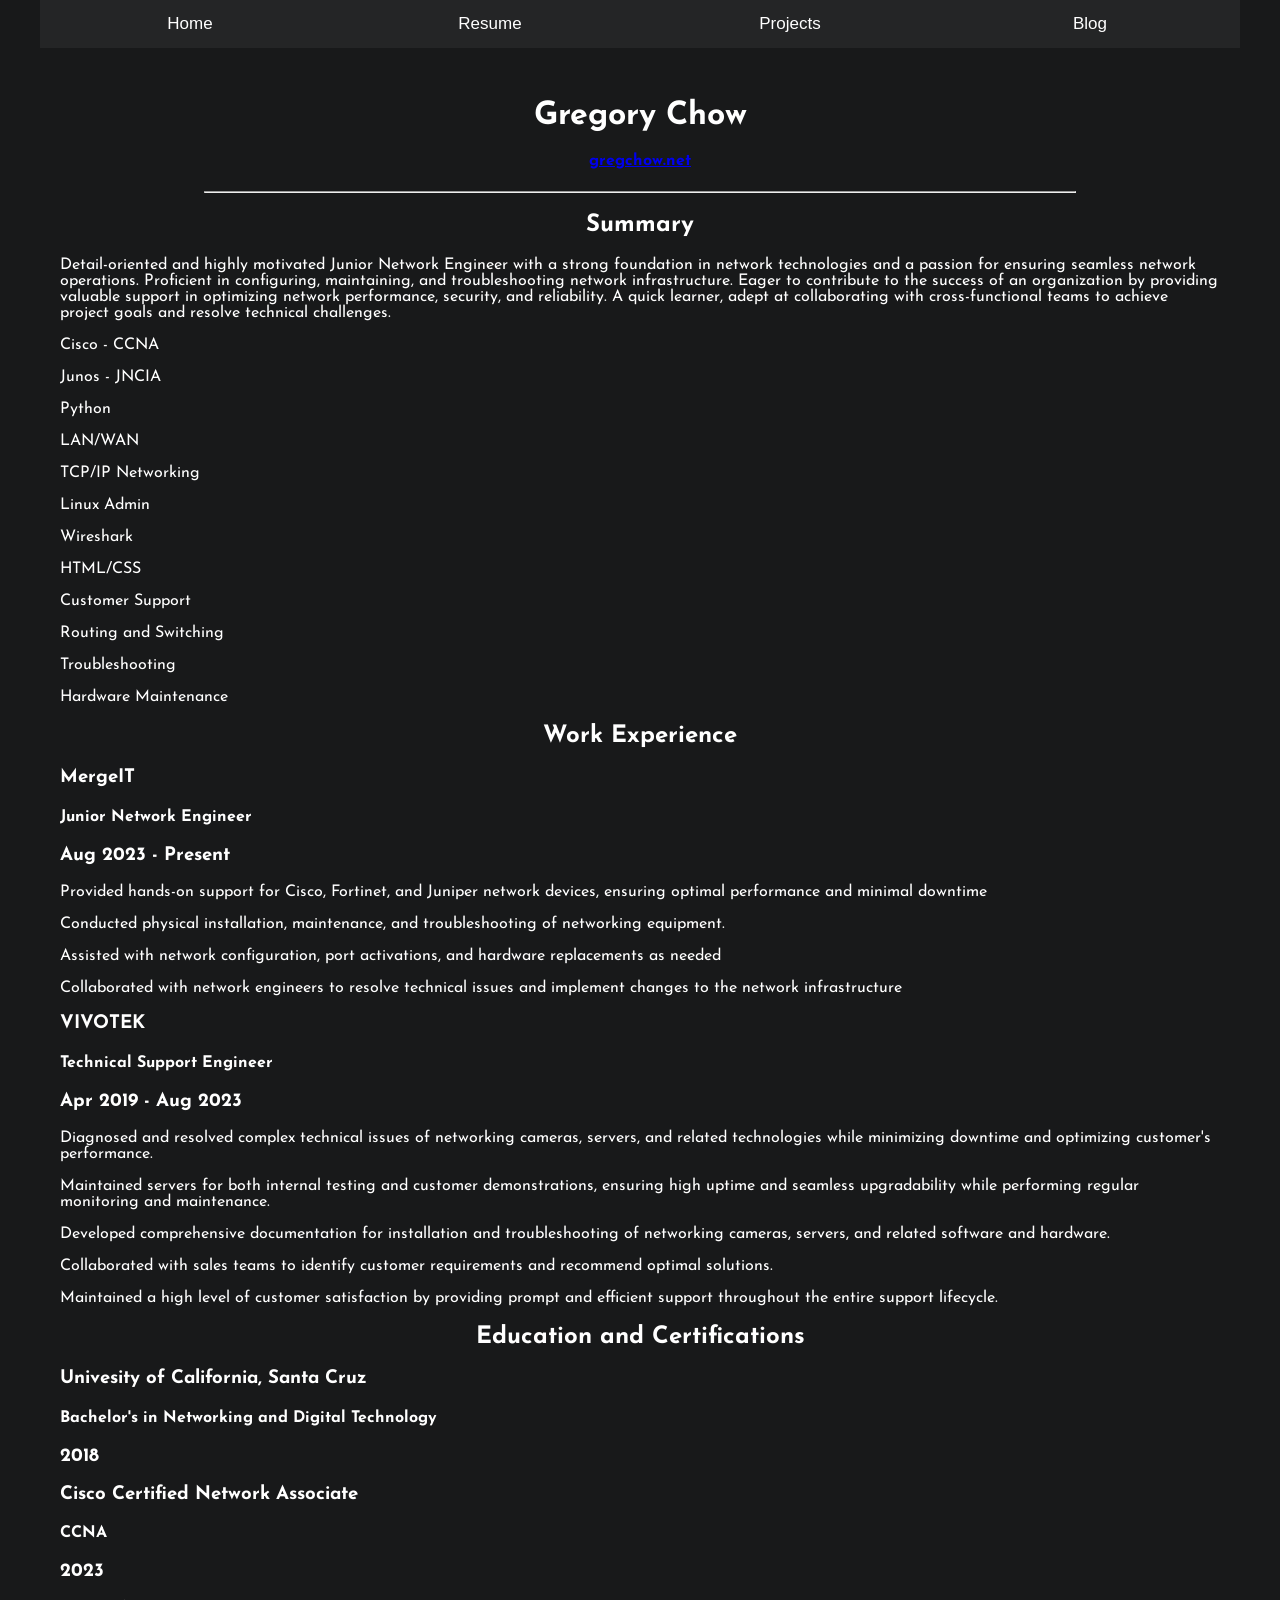
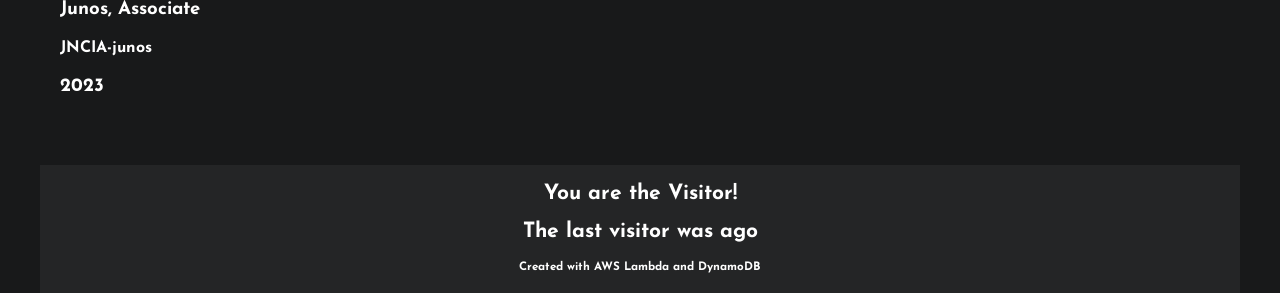
==== home.html @ d121576b "first commit adding initial terraform and website files" ====
<!doctype html>
<html lang="en">

    <head>
        <meta name="viewport" content="width=device-width, initial-scale=1.0">
            <link href="https://fonts.googleapis.com/css?family=Josefin+Sans&amp;subset=latin,latin-ext" rel="stylesheet" type="text/css">
                <link rel="stylesheet" type="text/css" href="home.css">
                    <!-- tell mobile devices to not adjust-->
                    <meta name="viewport" content="width=device-width, initial-scale=1" 
                            <!-- link to external javasript file-->
                            <script src="home.js"></script>
                        </head>
                        <body>
                            <!-- Buttons to split into multiple pages-->
                            <button class="tablink" onclick="openPage('Home', this)">Home</button>
                            <button class="tablink" onclick="openPage('Resume', this)" id="defaultOpen">Resume</button>
                            <button class="tablink" onclick="openPage('Projects', this)">Projects</button>
                            <button class="tablink" onclick="openPage('Blog', this)">Blog</button>

                            <!-- Home page-->
                            <div id="Home" class="tabcontent">
                                <h3>Home</h3>
                                <p>Home is where the heart is..</p>
                            </div>


                            <!-- Resume page-->
                            <div id="Resume" class="tabcontent">
                                <body><div class="container">
                                        <div class="row">
                                            <div class="title">
                                                <div>
                                                    <h1>Gregory Chow</h1>
                                                    <div class="link">
                                                        <h4><a href="https://gregchow.net">gregchow.net</a></h4>
                                                    </div>
                                                </div>
                                                <hr>
                                                </div>

                                                <!-- summary section -->
                                                <div class="summary">
                                                    <h2>Summary</h2>
                                                    <p>Detail-oriented and highly motivated Junior Network Engineer with a strong foundation in network technologies and a passion for ensuring seamless network operations. Proficient in configuring, maintaining, and troubleshooting network infrastructure. Eager to contribute to the success of an organization by providing valuable support in optimizing network performance, security, and reliability. A quick learner, adept at collaborating with cross-functional teams to achieve project goals and resolve technical challenges.</p>

                                                    <!-- List of skills-->
                                                    <div class="skills">
                                                        <div class="col-md-3 col-sm-3">
                                                            <p>Cisco - CCNA</p>
                                                            <p>Junos - JNCIA</p>
                                                            <p>Python</p>
                                                        </div>
                                                        <div class="col-md-3 col-sm-3">
                                                            <p>LAN/WAN</p>
                                                            <p>TCP/IP Networking</p>
                                                            <p>Linux Admin</p>
                                                        </div>
                                                        <div class="col-md-3 col-sm-3">
                                                            <p>Wireshark</p>
                                                            <p>HTML/CSS</p>
                                                            <p>Customer Support</p>
                                                        </div>
                                                        <div class="col-md-3 col-sm-3">
                                                            <p>Routing and Switching</p>
                                                            <p>Troubleshooting</p>
                                                            <p>Hardware Maintenance</p>
                                                        </div>
                                                    </div>

                                                </div>

                                                <!-- work experience section -->
                                                <div class="work-experience">
                                                    <h2 class="text-center">Work Experience</h2>

                                                    <div class="row experience-title">
                                                        <div class="">
                                                            <h3>MergeIT</h3>
                                                            <h4>Junior Network Engineer</h4>
                                                        </div>
                                                        <div class="right">
                                                            <h3>Aug 2023 - Present</h3>
                                                        </div>
                                                    </div>
                                                    <div class="row experience-summary">
                                                        <div class="col-md-12">
                                                            <p>Provided hands-on support for Cisco, Fortinet, and Juniper network devices, ensuring optimal performance and minimal downtime</p>
                                                            <p>Conducted physical installation, maintenance, and troubleshooting of networking equipment.</p>
                                                            <p>Assisted with network configuration, port activations, and hardware replacements as needed</p>
                                                            <p>Collaborated with network engineers to resolve technical issues and implement changes to the network infrastructure </p>
                                                        </div>
                                                    </div>
                                                    <!-- Corasent -->
                                                    <div class="row experience-title">
                                                        <div class="col-md-9">
                                                            <h3>VIVOTEK</h3>
                                                            <h4>Technical Support Engineer</h4>
                                                        </div>
                                                        <div class="col-md-3">
                                                            <h3>Apr 2019 - Aug 2023</h3>
                                                        </div>
                                                    </div>
                                                    <div class="row experience-summary">
                                                        <div class="col-md-12">
                                                            <p>Diagnosed and resolved complex technical issues of networking cameras, servers, and related technologies while minimizing downtime and optimizing customer's performance.</p>
                                                            <p>Maintained servers for both internal testing and customer demonstrations, ensuring high uptime and seamless upgradability while performing regular monitoring and maintenance.</p>
                                                            <p>Developed comprehensive documentation for installation and troubleshooting of networking cameras, servers, and related software and hardware. </p>
                                                            <p>Collaborated with sales teams to identify customer requirements and recommend optimal solutions. 
                                                            </p>
                                                            <p>Maintained a high level of customer satisfaction by providing prompt and efficient support throughout the entire support lifecycle. 
                                                            </p>


                                                        </div>
                                                    </div>
                                                </div>



                                                <!-- Education and Certifications -->
                                                <div class="certifications">
                                                    <h2 class="text-center">Education and Certifications</h2>

                                                    <div class="row certification-title">
                                                        <div class="certification-row">
                                                            <div class="col-md-9">
                                                                <h3>Univesity of California, Santa Cruz</h3>
                                                                <h4>Bachelor's in Networking and Digital Technology</h4>
                                                            </div>

                                                            <div class="col-md-3">
                                                                <h3>2018</h3>
                                                            </div>
                                                        </div>
                                                        <div class="certification-row">
                                                            <div class="col-md-9">
                                                                <h3>Cisco Certified Network Associate</h3>
                                                                <h4>CCNA</h4>
                                                            </div>
                                                            <div class="col-md-3">
                                                                <h3>2023</h3>
                                                            </div>
                                                        </div> 
                                                        <div class="certification-row">
                                                            <div class="col-md-9">
                                                                <h3>Junos, Associate</h3>
                                                                <h4>JNCIA-junos</h4>
                                                            </div>

                                                            <div class="col-md-3">
                                                                <h3>2023</h3>
                                                            </div>
                                                        </div>
                                                    </div>
                                                </div>
                                            </div>



                                        </div>

                                    </div>
                                </div>
                                <!-- Project page -->   
                                <div id="Projects" class="tabcontent">
                                    <h3>Projects</h3>
                                    <h4>My Cloud Resume Project (This website)</h4>
                                    <p>This project is hosted in an aws S3 bucket and delivered with Cloudfront</p>
                                    <p>CloudFront helps deliver the webpage content as well as provide full HTTPS encryption</p>
                                    <p>AWS's Route53 provide DNS resolution and propagates them to other Domain Servers </p>
                                    <p>This webpage also uses a simple Lambda Function to provide and update it's visitor count, stored in DynamoDB. It also accesses this Lambda function with an API gateway</p>
                                    <img src = "CloudDiagram.svg" alt="diagram"/>
                                </div>

                                <!-- Blog Page-->
                                <div id="Blog" class="tabcontent">

                                    <h2>The Challenge</h2>
                                    <p>While researching various career paths, and leaning towards cloud jobs due to remote, I came across something known as the <a href="https://cloudresumechallenge.dev/">The Cloud Resume Challenge</a>. Created by Forrest Brazael, the challenge is a hands-on project designed to help apply knowledge from cloud certifications to an actual project. While the challenge offered variations for each Cloud provider, the project itself remained largely the same. The challenge itself was split into several steps:</p>
                                    <ol>
                                        <li>Certification: Get a Cloud Certification</li>
                                        <li>HTML: Create an HTML Resume</li>
                                        <li>CSS: Style it with CSS</li>
                                        <li>Satic Website: Deploy it on the cloud</li>
                                        <li>HTTPS:  Use HTTPS certificates via your cloud provider</li>
                                        <li>DNS: Register a Domain Name and register it with a DNS provider</li>
                                        <li>Javascript: Program a visitor counter with javascript</li>
                                        <li>Database: Use a cloud database to retrieve and update this visitor counter</li>
                                        <li>API: Create an API to communicate with the database</li>
                                        <li>Python: Create a Lambda Function to help the API gateway retrieve and update the desired data</li>
                                        <li>Tests: Create some tests for this Python code</li>
                                        <li>Infrastructure as Code: deploy API resources automatically with SAM or terraform</li>
                                        <li>Source Control: Automate code changes with github</li>
                                        <li>CI/CD Back end: Set up Github Actions to test and deploy the SAM template and python code</li>
                                        <li>CD/CD Front End: Set up github actions to automatically update the website code itself</li>
                                        <li>Blog Post: Make a blog post describing what was learned during this challenge</li>
                                    </ol>


                                    <h2>Getting Started</h2>
                                    <p>After finishing my CCNA and JNCIA, I started working on a Red Hat Linux Certificate to help strengthen my linux fundamentals that I had either failed to learn or had forgotten. I had decided to strive for a Cloud Engineer position and had been vaguely following a simple career path I found online, although I had skipped a step with the CCNA. I also run a small Linux Home server and I thought this would be a good time to learn from the ground up, rather than my current ad hoc approach. Eventually I decided to take a small break, after learning some major fundamentals, and do something more hands-on to both see how much I enjoyed cloud work and create something a little more concrete for my Resume</p>

                                    <h2>The Website</h2>
                                    <p>While no Web Designer, I had done some simple web development in the past, including a large javascript visualization, and I had always grealy enjoyed how responsive web development was compare to traditional software development. I started by by finding a sample <a href ="https://devsnap.me/html-resume-templates">template</a> online, mostly for the dark mode color scheme, and then heavily tweaking it. Funnily enough, I ended up using a different color scheme, specifically facebook's from a <a href="https://blog.karenying.com/posts/50-shades-of-dark-mode-gray">website</a> comparing different popular darkmode color schemes. What became most useful was the use of bootstrap columns from the original, something I had not used before. I really enjoyed the skills column portion and this was the main remaining influence from the original template, besides the font choice. I also spent a large amount of time trying to ensure the website would properly display for mobile devices, mostly by adjusting the font-size depending on the screen width. I also discovered that phones display websites differently unless you specifically indicate the website was designed for mobile devices (this is so legacy websites are readable on a phone screen). I also learned about a useful "viewport" tag that enables you to get the width of the user's screen. This was mainly used to properly size my pictures/diagrams for the website</p>

                                    <h2>Deploying on AWS</h2>
                                    <p>Creating a simple static website with an S3 bucket was quite easy. I simply uploaded the relevant files and enabled it for static website hosting. I actually ended up using this static website link for much of my testing, due to my actual domain being blocked by my company's network (since it was just registered). After purchasing my domain name and configuring cloudfront(AWS's CDN) and Route 53 (AWS's DNS) I waited for the other DNS servers to propagate. I knew how to do a dns check (NS lookup) and even used some external dns checker websites, to bypass my company's dns server, but I knew my domain name was not returning any IP addresses. I knew it would take some time to propagate, but after about 48 hours and still no name resolution, I looked up my issue and discovered the NS records in my hosted zone did not match the name servers for my registered domain. After ensuring they matched, my domain started to resolve to propery aws IPs instantly My HTTPS certificate instantly worked as well, which I thank amazon's Certificate Manager for making it simple, which was great since I was unable to test it before getting my domain name to resolve. After checking my root domain name properly redirects and HTTPS was required, along with continually tweaking my website code, it was time to implement some basic web functions.</p>

                                    <h2>Programming with AWS Lambda</h2>
                                    <p>One of the good things about this challenge, is while it gives you the basics for each steps, it does not detail how to do it. For example, for the javascript and python steps it just links to a tutorial on the language not how to use it. So, while the visitor counter was extremely simple, I had to learn how to call on the database. Luckily, it was similar to how most inputs are taken in, minus some database syntax to interact with the proper database item. After ensuring the proper permissions between the lambda function, the API gateway, and the database, while also enabling CORS on my API gateway, I was able to successfully update and display my Visitor Counter.</p>
                                    
                                    <h2>An Additional Function</h2>
                                    <p>I wanted to add an additional feature with lambda/aws, since I was comfortable programming, but it took a bit to decide on what. I contemplated displaying different days of the week, similar to github's calendar, but ultimately decided something much simpler: time since the last visit.   accomplished this using <b>unix time</b> which is a counter, in milliseconds, from the beginning of "time" (which is defined as 1/1/1970).</pre>
                                    <h3 class="unixTimeLine"> Current Unix Time: <span id="unixTime" style="color:#20cef5"></h3> 
                                        <p>This <b>unix time</b> is the reason many devices show 1970 as the year when in an error state and, since I'm not dealing with timezones, I simply used this time to find the difference from the last visit. I fiddled with javascript logic to display this cleanly in a weeks, days, hours, minutes, and seconds format, ensuring it correctly displayed any spaces and singular/plural units as needed. I also decided to not include unites larger than weeks, since months can range in number of days</p>
                                    </div>

                                </body>

                                <script>
                                    // Get the element with id="defaultOpen" and click on it
                                    document.getElementById("defaultOpen").click();
                                </script>
                                <!--set id to get count from script, then display as a footer-->
                                <div class="counter">
                                    <h2>You are the <span id="visitorCount" style="color:#67B868"> </span> Visitor!</h2>
                                    <h2>The last visitor was <span id="lastAccessed" style="color:#67B868"> </span> ago </h2>
                                    <h5>Created with AWS Lambda and DynamoDB</h5>
                                </div>
---- home.css ----
body {
background: #18191A;
color: #E4E6EB;
max-width: 1200px;
font-family: 'Josefin Sans', sans-serif;
margin:auto;
}

/* resize title for mobile*/
@media screen and (min-width: 601px) {
h1 {
font-size: 32px;
}
}
@media screen and (max-width: 600px) {
h1 {
font-size: 20px;
}
}

/* Style tab links */
.tablink {
background-color: #242526;
color: white;
float: left;
border: none;
outline: none;
cursor: pointer;
padding: 14px 16px;
font-size: 17px;
width: 25%;
}

.tablink:hover {
background-color: #3A3B3C;
}

/* Style the tab content */
.tabcontent {
color: white;
display: none;
padding: 50px 20px;
}

#Home {}
#Resume {}
#Projects {}
#Contact {}


/* If the screen size is 601px wide or more, set the font-size of <div> to 16px */
    @media screen and (min-width: 601px) {
    .skills {
    font-size: 16px;
    }
    }
    @media screen and (max-width: 600px) {
    .skills {
    font-size: 12px;
    }
    }

    .title {
    margin-top: 50px;
    margin-bottom: 10px;
    text-align: left;
    text-size: 10;

    }


    .link{
    color: #DB4D57;
    text-align: center;
    :hover {
    text-decoration: none;
    font-weight: bold;
    }
    }


    .topnav {
    overflow: hidden;
    background-color: #333;
    }

    .topnav a {
    float: left;
    display: block;
    color: #f2f2f2;
    text-align: center;
    padding: 14px 16px;
    text-decoration: none;
    font-size: 17px;
    }

    .topnav a:hover {
    background-color: #ddd;
    color: black;
    }

    .topnav a.active {
    background-color: #04AA6D;
    color: white;
    }

    .topnav .icon {
    display: none;
    }

    @media screen and (max-width: 600px) {
    .topnav a:not(:first-child) {display: none;}
    .topnav a.icon {
    float: right;
    display: block;

    }
    }

    @media screen and (max-width: 600px) {
    .topnav.responsive {position: relative;}
    .topnav.responsive .icon {
    position: absolute;
    right: 0;
    top: 0;
    }
    .topnav.responsive a {
    float: none;
    display: block;
    text-align: left;
    }
    }

    /* set image to max-width, to display properly on mobile */
    img{
    max-width:100%;
    }

    /* If the screen size is 601px wide or more, resize some fonts */
    @media screen and (min-width: 601px) {
    .counter {
    font-size: 14px;
    }
    .certifications {
    font-size: 16px;
    }
    }

    /* If the screen size is 600px wide or less, resize some fonts */
    @media screen and (max-width: 600px) {
    .counter {
    font-size: 10px;
    }
    .certifications {
    font-size: 12px;
    }
    p{
    font-size: 12px;
    }
    h3{
    font-size: 14px;
    }
    h2{
    font-size: 16px;
    }

    }

    .counter{
    position: relative;
    left: 0;
    bottom: 0;
    overflow: hidden;
    background-color: #242526;
    width: 100%;
    color: white;
    text-align: center;
    font-family: 'Josefin Sans', sans-serif;
    }

    /* align the unix time header*/
    .unixTimeLine{
        text-align: center;
    }

    #Blog{
        p{
            text-indent: 2em;
        }
    }
    h1 {
    text-align: center;
    }

    h2 {
    text-align: center;
    }

    hr {
    width: 75%;
    }

    .separator {
    width: 30%;
    }

    .title {
    margin-top: 50px;
    margin-bottom: 10px;
    text-align: center;
    


    .link{
    color: #DB4D57;
    text-align: center;
    :hover {
    text-decoration: none;
    font-weight: bold;
    }
    }

    .summary {
    padding: 20px;

    .skills {
    column-count: 2;
    display: flex;
    justify-content: space-between;
    }
    }


    .work-experience {
    padding: 20px;


    /* separate center to apply to just body/p?*/
    .experience-title {
    margin-top: 50px;
    column-count: 2;
    display: flex;
    justify-content: space-between;

    /* align some of the headers*/

    h2 {
    text-align: center;
    }

    h3, h4 {
    text-align: left;
    }

    }
    .experience-summary {
    margin-top: 30px;
    margin-bottom: 50px;
    }

    }


    .certifications {
    padding: 20px;

    .certification-title {
    margin-top: 50px;
    text-align: left;
    }

    .certification-row{
    column-count: 2;
    column-gap: 50px;
    display: flex;
    justify-content: space-between;
    }



    }
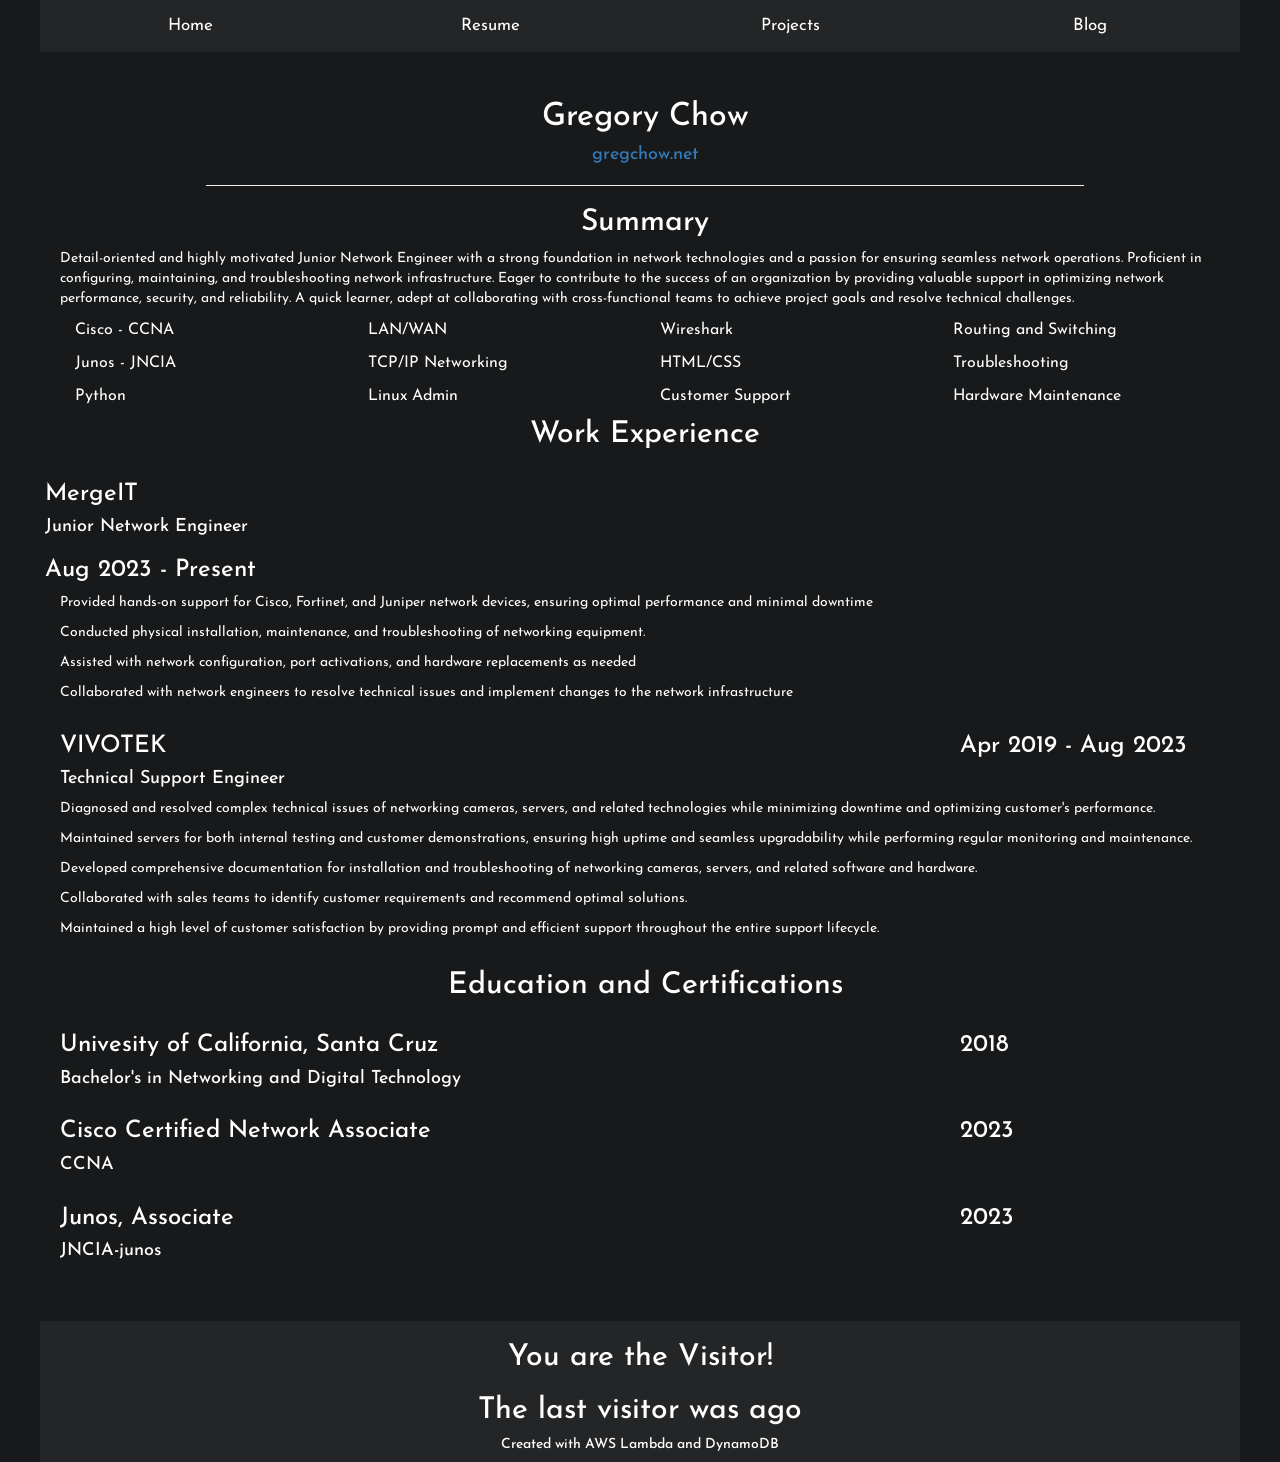
==== commit 2e374e84: "registered domain ns changes and html update" ====
--- a/home.html
+++ b/home.html
@@ -3,8 +3,12 @@
 
     <head>
         <meta name="viewport" content="width=device-width, initial-scale=1.0">
+			<!-- linking to bootstrap css-->
+			<link rel="stylesheet" href="https://maxcdn.bootstrapcdn.com/bootstrap/3.3.7/css/bootstrap.min.css" integrity="sha384-BVYiiSIFeK1dGmJRAkycuHAHRg32OmUcww7on3RYdg4Va+PmSTsz/K68vbdEjh4u" crossorigin="anonymous">
+			<!-- linking to font stylesheet-->
             <link href="https://fonts.googleapis.com/css?family=Josefin+Sans&amp;subset=latin,latin-ext" rel="stylesheet" type="text/css">
-                <link rel="stylesheet" type="text/css" href="home.css">
+                <!-- my css stylesheet-->
+				<link rel="stylesheet" type="text/css" href="home.css">
                     <!-- tell mobile devices to not adjust-->
                     <meta name="viewport" content="width=device-width, initial-scale=1" 
                             <!-- link to external javasript file-->
@@ -45,22 +49,22 @@
 
                                                     <!-- List of skills-->
                                                     <div class="skills">
-                                                        <div class="col-md-3 col-sm-3">
+                                                        <div class="col-md-3 col-sm-3 col-xs-3">
                                                             <p>Cisco - CCNA</p>
                                                             <p>Junos - JNCIA</p>
                                                             <p>Python</p>
                                                         </div>
-                                                        <div class="col-md-3 col-sm-3">
+                                                        <div class="col-md-3 col-sm-3 col-xs-3">
                                                             <p>LAN/WAN</p>
                                                             <p>TCP/IP Networking</p>
                                                             <p>Linux Admin</p>
                                                         </div>
-                                                        <div class="col-md-3 col-sm-3">
+                                                        <div class="col-md-3 col-sm-3 col-xs-3">
                                                             <p>Wireshark</p>
                                                             <p>HTML/CSS</p>
                                                             <p>Customer Support</p>
                                                         </div>
-                                                        <div class="col-md-3 col-sm-3">
+                                                        <div class="col-md-3 col-sm-3 col-xs-3">
                                                             <p>Routing and Switching</p>
                                                             <p>Troubleshooting</p>
                                                             <p>Hardware Maintenance</p>
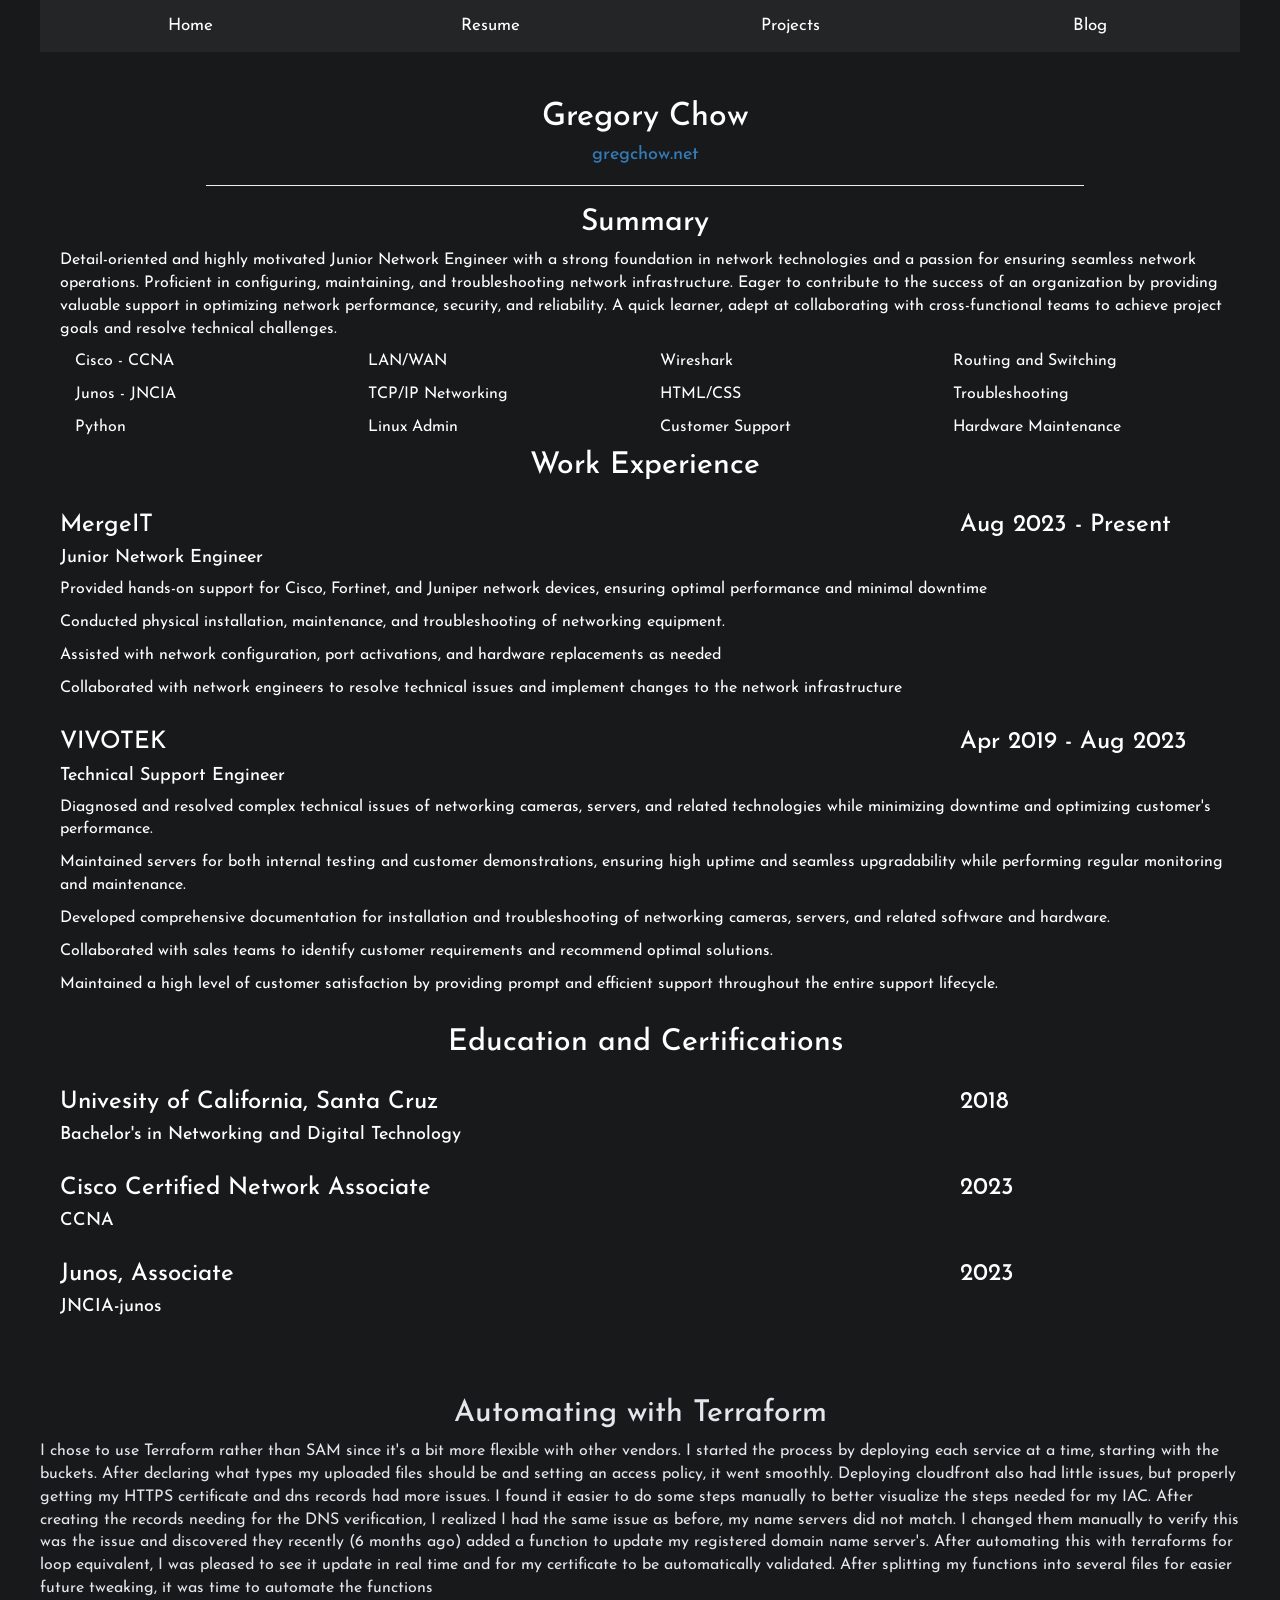
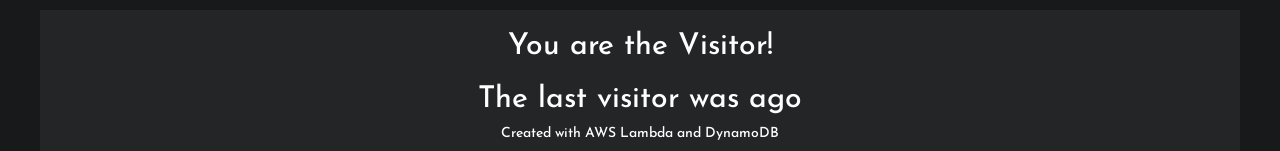
==== commit 8cd7c599: "cleaning up .tf files and updating .html" ====
--- a/home.html
+++ b/home.html
@@ -78,11 +78,11 @@
                                                     <h2 class="text-center">Work Experience</h2>
 
                                                     <div class="row experience-title">
-                                                        <div class="">
+                                                        <div class="col-md-9 col-sm-9 col-xs-9">
                                                             <h3>MergeIT</h3>
                                                             <h4>Junior Network Engineer</h4>
                                                         </div>
-                                                        <div class="right">
+                                                        <div class="col-md-3 col-sm-3 col-xs-3">
                                                             <h3>Aug 2023 - Present</h3>
                                                         </div>
                                                     </div>
@@ -96,11 +96,11 @@
                                                     </div>
                                                     <!-- Corasent -->
                                                     <div class="row experience-title">
-                                                        <div class="col-md-9">
+                                                        <div class="col-md-9 col-sm-9 col-xs-9">
                                                             <h3>VIVOTEK</h3>
                                                             <h4>Technical Support Engineer</h4>
                                                         </div>
-                                                        <div class="col-md-3">
+                                                        <div class="col-md-3 col-sm-3 col-xs-3">
                                                             <h3>Apr 2019 - Aug 2023</h3>
                                                         </div>
                                                     </div>
@@ -137,21 +137,21 @@
                                                             </div>
                                                         </div>
                                                         <div class="certification-row">
-                                                            <div class="col-md-9">
+                                                        <div class="col-md-9 col-sm-9 col-xs-9">
                                                                 <h3>Cisco Certified Network Associate</h3>
                                                                 <h4>CCNA</h4>
                                                             </div>
-                                                            <div class="col-md-3">
+                                                        <div class="col-md-3 col-sm-3 col-xs-3">
                                                                 <h3>2023</h3>
                                                             </div>
                                                         </div> 
                                                         <div class="certification-row">
-                                                            <div class="col-md-9">
+                                                        <div class="col-md-9 col-sm-9 col-xs-9">
                                                                 <h3>Junos, Associate</h3>
                                                                 <h4>JNCIA-junos</h4>
                                                             </div>
 
-                                                            <div class="col-md-3">
+                                                        <div class="col-md-3 col-sm-3 col-xs-3">
                                                                 <h3>2023</h3>
                                                             </div>
                                                         </div>
@@ -180,44 +180,51 @@
                                 <div id="Blog" class="tabcontent">
 
                                     <h2>The Challenge</h2>
-                                    <p>While researching various career paths, and leaning towards cloud jobs due to remote, I came across something known as the <a href="https://cloudresumechallenge.dev/">The Cloud Resume Challenge</a>. Created by Forrest Brazael, the challenge is a hands-on project designed to help apply knowledge from cloud certifications to an actual project. While the challenge offered variations for each Cloud provider, the project itself remained largely the same. The challenge itself was split into several steps:</p>
+                                    <p>While looking for new technologies to learn, I came across something known as the <a href="https://cloudresumechallenge.dev/">Cloud Resume Challenge</a>. Created by Forrest Brazael, the challenge is a hands-on project designed to help apply knowledge from cloud certifications. While the challenge offers variations for each Cloud provider, the project itself remains largely the same. The challenge itself is split into several steps:</p>
                                     <ol>
+										<div class="row">
+										<div class="col-md-3 col-sm-3 col-xs-3">
                                         <li>Certification: Get a Cloud Certification</li>
                                         <li>HTML: Create an HTML Resume</li>
                                         <li>CSS: Style it with CSS</li>
-                                        <li>Satic Website: Deploy it on the cloud</li>
-                                        <li>HTTPS:  Use HTTPS certificates via your cloud provider</li>
-                                        <li>DNS: Register a Domain Name and register it with a DNS provider</li>
+                                        <li>Static Website: Deploy it on the cloud (S3 bucket)</li>
+										</div>
+										<div class="col-md-3 col-sm-3 col-xs-3">
+                                        <li>HTTPS: Obtain and apply a valid HTTPS Certificate</li>
+                                        <li>DNS: Register a Domain Name/li>
                                         <li>Javascript: Program a visitor counter with javascript</li>
-                                        <li>Database: Use a cloud database to retrieve and update this visitor counter</li>
-                                        <li>API: Create an API to communicate with the database</li>
-                                        <li>Python: Create a Lambda Function to help the API gateway retrieve and update the desired data</li>
-                                        <li>Tests: Create some tests for this Python code</li>
-                                        <li>Infrastructure as Code: deploy API resources automatically with SAM or terraform</li>
+                                        <li>Database: Use a cloud database to retrieve and update this counter</li>
+										</div>
+										<div class="col-md-3 col-sm-3 col-xs-3">
+                                        <li>API: Create an API for backend communication</li>
+                                        <li>Python: Create a Lambda Function for the API</li>
+                                        <li>Tests: Create some Python tests</li>
+                                        <li>Infrastructure as Code: deploy API resources with terraform (or SAM)</li>
+										</div>
+										<div class="col-md-3 col-sm-3 col-xs-3">
                                         <li>Source Control: Automate code changes with github</li>
-                                        <li>CI/CD Back end: Set up Github Actions to test and deploy the SAM template and python code</li>
-                                        <li>CD/CD Front End: Set up github actions to automatically update the website code itself</li>
-                                        <li>Blog Post: Make a blog post describing what was learned during this challenge</li>
+                                        <li>CI/CD Back end: Set up Github to test and deploy backend functions</li>
+                                        <li>CD/CD Front End: Set up github actions to update the websites files</li>
+                                        <li>Blog Post: Make a blog post describing what was learned</li>
+										</div>
+										</div>
                                     </ol>
-
-
-                                    <h2>Getting Started</h2>
-                                    <p>After finishing my CCNA and JNCIA, I started working on a Red Hat Linux Certificate to help strengthen my linux fundamentals that I had either failed to learn or had forgotten. I had decided to strive for a Cloud Engineer position and had been vaguely following a simple career path I found online, although I had skipped a step with the CCNA. I also run a small Linux Home server and I thought this would be a good time to learn from the ground up, rather than my current ad hoc approach. Eventually I decided to take a small break, after learning some major fundamentals, and do something more hands-on to both see how much I enjoyed cloud work and create something a little more concrete for my Resume</p>
-
                                     <h2>The Website</h2>
-                                    <p>While no Web Designer, I had done some simple web development in the past, including a large javascript visualization, and I had always grealy enjoyed how responsive web development was compare to traditional software development. I started by by finding a sample <a href ="https://devsnap.me/html-resume-templates">template</a> online, mostly for the dark mode color scheme, and then heavily tweaking it. Funnily enough, I ended up using a different color scheme, specifically facebook's from a <a href="https://blog.karenying.com/posts/50-shades-of-dark-mode-gray">website</a> comparing different popular darkmode color schemes. What became most useful was the use of bootstrap columns from the original, something I had not used before. I really enjoyed the skills column portion and this was the main remaining influence from the original template, besides the font choice. I also spent a large amount of time trying to ensure the website would properly display for mobile devices, mostly by adjusting the font-size depending on the screen width. I also discovered that phones display websites differently unless you specifically indicate the website was designed for mobile devices (this is so legacy websites are readable on a phone screen). I also learned about a useful "viewport" tag that enables you to get the width of the user's screen. This was mainly used to properly size my pictures/diagrams for the website</p>
+                                    <p>While no Web Designer, I have done some simple web development before, including a javascript visualization, and I had always enjoyed how responsive web development is compared to traditional software development. I started by by finding a sample <a href ="https://devsnap.me/html-resume-templates">template</a> online, mostly for the dark mode colors, and heavily tweaking it. Funnily enough, I ended up using a different color scheme, specifically facebook's scheme I found in a <a href="https://blog.karenying.com/posts/50-shades-of-dark-mode-gray">website</a> comparing different popular darkmode colors. What was most useful was the use of bootstrap grids, something I had not used before. I also spent a large amount of time ensuring the website would properly display for mobile devices. I also discovered that phones display websites differently unless you specifically indicate the website was designed for mobile devices. I also learned about a useful "viewport" tag that enables you to get the width of the user's screen, which helped scale my pictures.</p>
 
                                     <h2>Deploying on AWS</h2>
-                                    <p>Creating a simple static website with an S3 bucket was quite easy. I simply uploaded the relevant files and enabled it for static website hosting. I actually ended up using this static website link for much of my testing, due to my actual domain being blocked by my company's network (since it was just registered). After purchasing my domain name and configuring cloudfront(AWS's CDN) and Route 53 (AWS's DNS) I waited for the other DNS servers to propagate. I knew how to do a dns check (NS lookup) and even used some external dns checker websites, to bypass my company's dns server, but I knew my domain name was not returning any IP addresses. I knew it would take some time to propagate, but after about 48 hours and still no name resolution, I looked up my issue and discovered the NS records in my hosted zone did not match the name servers for my registered domain. After ensuring they matched, my domain started to resolve to propery aws IPs instantly My HTTPS certificate instantly worked as well, which I thank amazon's Certificate Manager for making it simple, which was great since I was unable to test it before getting my domain name to resolve. After checking my root domain name properly redirects and HTTPS was required, along with continually tweaking my website code, it was time to implement some basic web functions.</p>
+                                    <p>Creating a simple static website with an S3 bucket was easy. I simply uploaded the relevant files and enabled it for static website hosting. After purchasing my domain name and configuring route 53 and cloudfront to point my domain name to my website, it still did not propragate after several hours. I discovered the name servers of my hosted zone and my registered domain did not match. Once I fixed this, my domain resolved properly and the previously requested HTTPS certificate instantly worked as well. Once I checked my root domain properly redirects and HTTPS was required, along with continually tweaking my website code, it was time to implement some basic web functions.</p>
 
                                     <h2>Programming with AWS Lambda</h2>
-                                    <p>One of the good things about this challenge, is while it gives you the basics for each steps, it does not detail how to do it. For example, for the javascript and python steps it just links to a tutorial on the language not how to use it. So, while the visitor counter was extremely simple, I had to learn how to call on the database. Luckily, it was similar to how most inputs are taken in, minus some database syntax to interact with the proper database item. After ensuring the proper permissions between the lambda function, the API gateway, and the database, while also enabling CORS on my API gateway, I was able to successfully update and display my Visitor Counter.</p>
+                                    <p>One of the good things about this challenge, while it gives you the basics for each steps, it does not detail how to do it. For example, it simply links to a javescript/python tutorial not how to implement it. The visitor counter logical was extremely simple, but I had to learn how to reference and update my database. Luckily, it is similar to many programming languages handle inputs, plus some database syntax. After ensuring the proper permissions between the lambda function, the API gateway, and the database, while also enabling CORS, I was able to successfully update and display my Visitor Counter.</p>
                                     
                                     <h2>An Additional Function</h2>
-                                    <p>I wanted to add an additional feature with lambda/aws, since I was comfortable programming, but it took a bit to decide on what. I contemplated displaying different days of the week, similar to github's calendar, but ultimately decided something much simpler: time since the last visit.   accomplished this using <b>unix time</b> which is a counter, in milliseconds, from the beginning of "time" (which is defined as 1/1/1970).</pre>
+                                    <p>I wanted to add an additional feature with lambda/aws, since I wanted to stand out, but I had trouble deciding on the function. I contemplated displaying different days of the week accessed, similar to github's calendar, but ultimately decided something much simpler: time since the last visit. I accomplished this using <b>unix time</b> which is a counter from the beginning of "time" for computers, which is defined as 1/1/1970.</pre>
                                     <h3 class="unixTimeLine"> Current Unix Time: <span id="unixTime" style="color:#20cef5"></h3> 
-                                        <p>This <b>unix time</b> is the reason many devices show 1970 as the year when in an error state and, since I'm not dealing with timezones, I simply used this time to find the difference from the last visit. I fiddled with javascript logic to display this cleanly in a weeks, days, hours, minutes, and seconds format, ensuring it correctly displayed any spaces and singular/plural units as needed. I also decided to not include unites larger than weeks, since months can range in number of days</p>
+                                        <p>This <b>unix time</b> is already in seconds (after truncating) and since I'm not dealing with timezones, I simply used this time to find the difference since last visit. I fiddled with javascript to display this cleanly in a weeks, days, hours, minutes, and seconds format, ensuring it properly displayed any spaces and singular/plural units.</p>
                                     </div>
+									<h2>Automating with Terraform</h2>
+                                    <p>I chose to use Terraform rather than SAM since it's a bit more flexible with other vendors. I started the process by deploying each service at a time, starting with the buckets. After declaring what types my uploaded files should be and setting an access policy, it went smoothly. Deploying cloudfront also had little issues, but properly getting my HTTPS certificate and dns records had more issues. I found it easier to do some steps manually to better visualize the steps needed for my IAC. After creating the records needing for the DNS verification, I realized I had the same issue as before, my name servers did not match. I changed them manually to verify this was the issue and discovered they recently (6 months ago) added a function to update my registered domain name server's. After automating this with terraforms for loop equivalent, I was pleased to see it update in real time and for my certificate to be automatically validated. After splitting my functions into several files for easier future tweaking, it was time to automate the functions</p>
 
                                 </body>
 
--- a/home.css
+++ b/home.css
@@ -4,6 +4,7 @@
 max-width: 1200px;
 font-family: 'Josefin Sans', sans-serif;
 margin:auto;
+font-size: 16px;
 }
 
 /* resize title for mobile*/
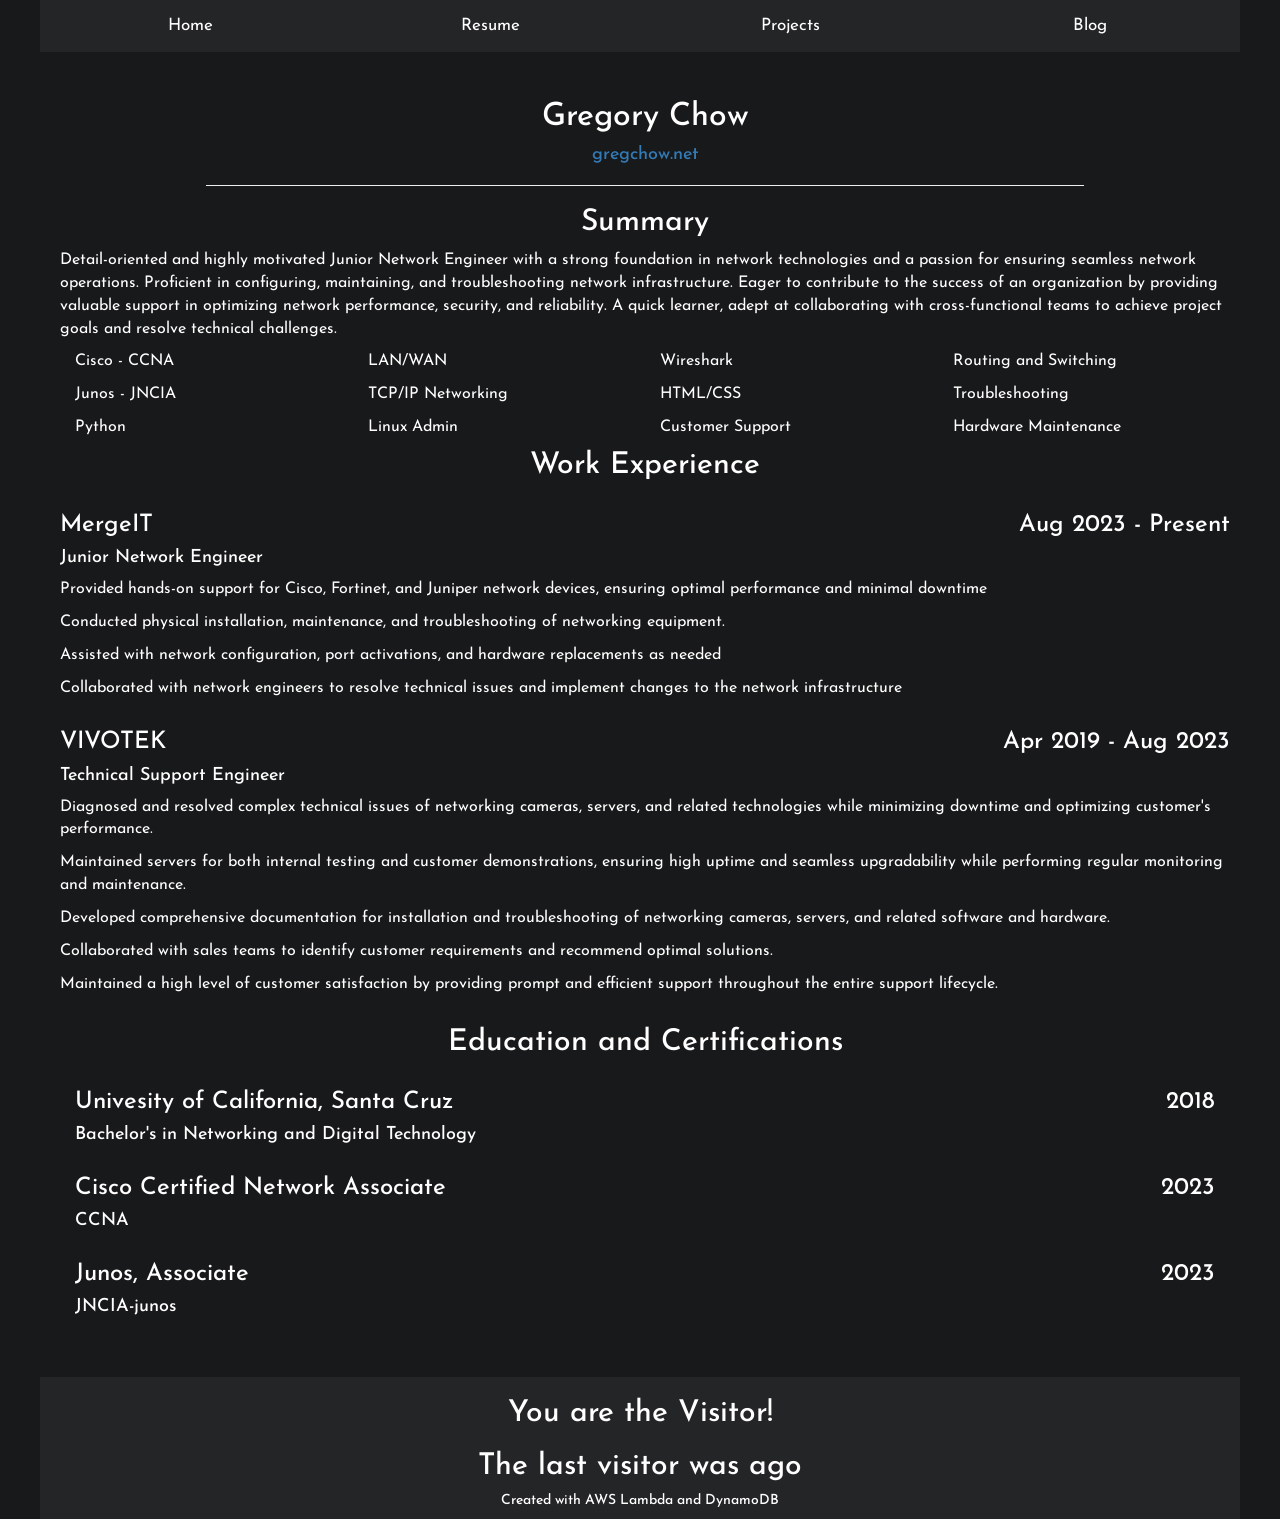
==== commit ae01cdf4: "actions" ====
--- a/home.html
+++ b/home.html
@@ -83,7 +83,7 @@
                                                             <h4>Junior Network Engineer</h4>
                                                         </div>
                                                         <div class="col-md-3 col-sm-3 col-xs-3">
-                                                            <h3>Aug 2023 - Present</h3>
+                                                            <h3 align="right">Aug 2023 - Present</h3>
                                                         </div>
                                                     </div>
                                                     <div class="row experience-summary">
@@ -101,7 +101,7 @@
                                                             <h4>Technical Support Engineer</h4>
                                                         </div>
                                                         <div class="col-md-3 col-sm-3 col-xs-3">
-                                                            <h3>Apr 2019 - Aug 2023</h3>
+                                                            <h3 align="right">Apr 2019 - Aug 2023</h3>
                                                         </div>
                                                     </div>
                                                     <div class="row experience-summary">
@@ -125,15 +125,15 @@
                                                 <div class="certifications">
                                                     <h2 class="text-center">Education and Certifications</h2>
 
-                                                    <div class="row certification-title">
+                                                    <div class="certification-title">
                                                         <div class="certification-row">
-                                                            <div class="col-md-9">
+                                                            <div class="col-md-9 col-sm-9 col-xs-9">
                                                                 <h3>Univesity of California, Santa Cruz</h3>
                                                                 <h4>Bachelor's in Networking and Digital Technology</h4>
                                                             </div>
 
-                                                            <div class="col-md-3">
-                                                                <h3>2018</h3>
+                                                            <div class="col-md-3 col-sm-3 col-xs-3">
+                                                                <h3 align="right">2018</h3>
                                                             </div>
                                                         </div>
                                                         <div class="certification-row">
@@ -142,7 +142,7 @@
                                                                 <h4>CCNA</h4>
                                                             </div>
                                                         <div class="col-md-3 col-sm-3 col-xs-3">
-                                                                <h3>2023</h3>
+                                                                <h3 align="right">2023</h3>
                                                             </div>
                                                         </div> 
                                                         <div class="certification-row">
@@ -152,7 +152,7 @@
                                                             </div>
 
                                                         <div class="col-md-3 col-sm-3 col-xs-3">
-                                                                <h3>2023</h3>
+                                                                <h3 align="right">2023</h3>
                                                             </div>
                                                         </div>
                                                     </div>
@@ -222,10 +222,10 @@
                                     <p>I wanted to add an additional feature with lambda/aws, since I wanted to stand out, but I had trouble deciding on the function. I contemplated displaying different days of the week accessed, similar to github's calendar, but ultimately decided something much simpler: time since the last visit. I accomplished this using <b>unix time</b> which is a counter from the beginning of "time" for computers, which is defined as 1/1/1970.</pre>
                                     <h3 class="unixTimeLine"> Current Unix Time: <span id="unixTime" style="color:#20cef5"></h3> 
                                         <p>This <b>unix time</b> is already in seconds (after truncating) and since I'm not dealing with timezones, I simply used this time to find the difference since last visit. I fiddled with javascript to display this cleanly in a weeks, days, hours, minutes, and seconds format, ensuring it properly displayed any spaces and singular/plural units.</p>
-                                    </div>
+                                    
 									<h2>Automating with Terraform</h2>
                                     <p>I chose to use Terraform rather than SAM since it's a bit more flexible with other vendors. I started the process by deploying each service at a time, starting with the buckets. After declaring what types my uploaded files should be and setting an access policy, it went smoothly. Deploying cloudfront also had little issues, but properly getting my HTTPS certificate and dns records had more issues. I found it easier to do some steps manually to better visualize the steps needed for my IAC. After creating the records needing for the DNS verification, I realized I had the same issue as before, my name servers did not match. I changed them manually to verify this was the issue and discovered they recently (6 months ago) added a function to update my registered domain name server's. After automating this with terraforms for loop equivalent, I was pleased to see it update in real time and for my certificate to be automatically validated. After splitting my functions into several files for easier future tweaking, it was time to automate the functions</p>
-
+									</div>
                                 </body>
 
                                 <script>
--- a/home.css
+++ b/home.css
@@ -145,6 +145,10 @@
     .certifications {
     font-size: 16px;
     }
+	.unixTimeLine{
+		font-size: 20px;
+	}
+	
     }
 
     /* If the screen size is 600px wide or less, resize some fonts */
@@ -152,10 +156,7 @@
     .counter {
     font-size: 10px;
     }
-    .certifications {
-    font-size: 12px;
-    }
-    p{
+    .certifications, p, ol {
     font-size: 12px;
     }
     h3{
@@ -189,13 +190,10 @@
             text-indent: 2em;
         }
     }
-    h1 {
-    text-align: center;
-    }
-
-    h2 {
-    text-align: center;
-    }
+    h1, h2 {
+    text-align: center;
+    }
+
 
     hr {
     width: 75%;
